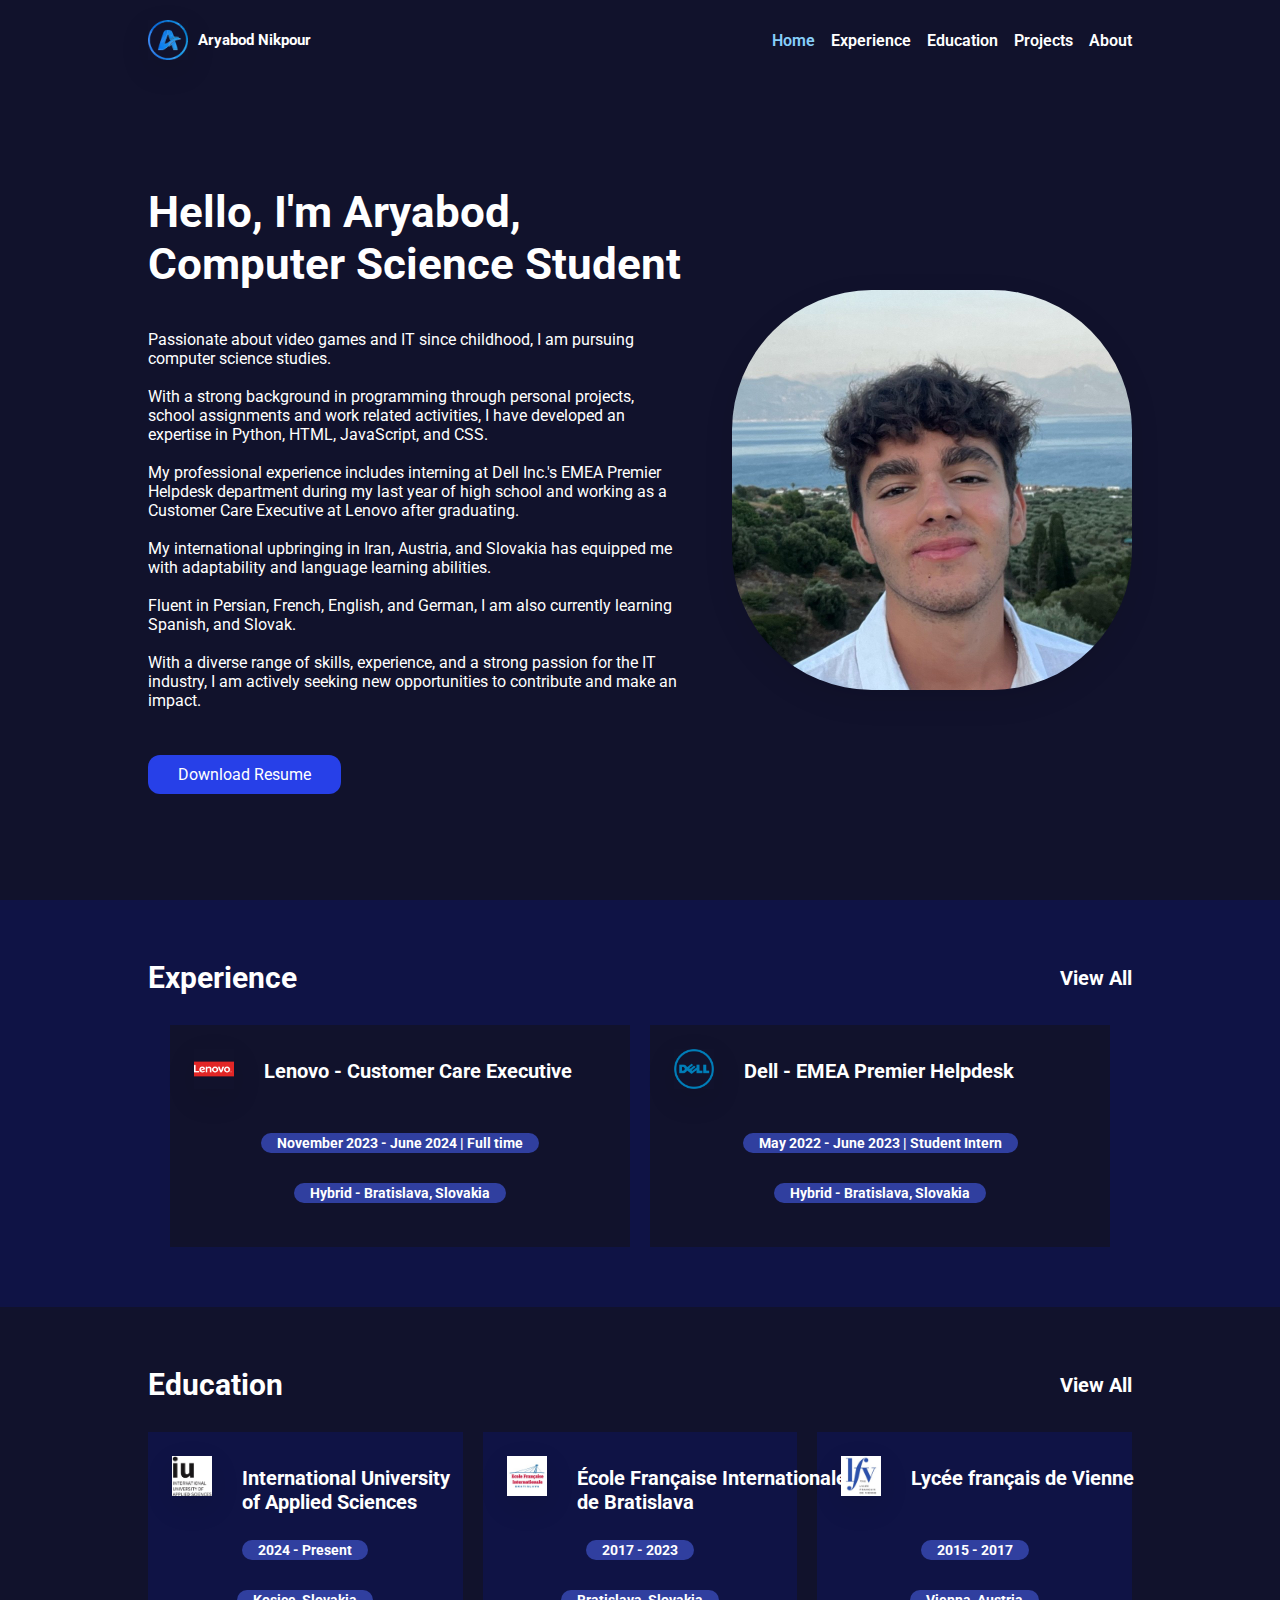
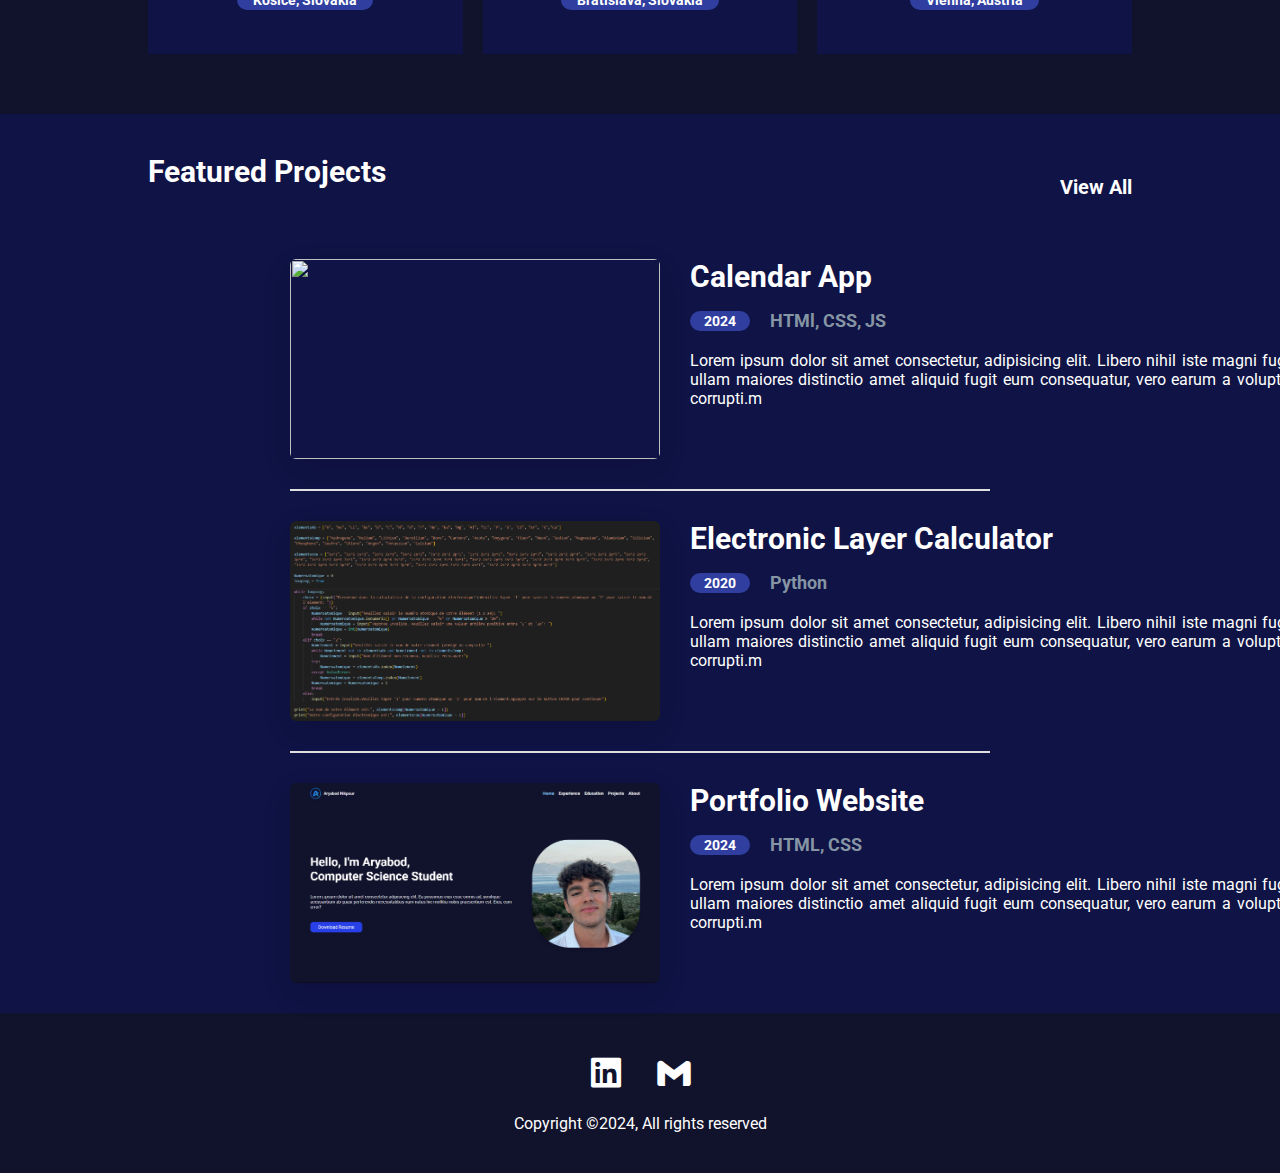
==== index.html @ b066828d "Add files via upload" ====
<!DOCTYPE html>
<html lang="en">
<head>
    <meta charset="UTF-8">
    <meta name="viewport" content="width=device-width, initial-scale=1.0">  
    <link rel="preconnect" href="https://fonts.googleapis.com">
    <link rel="preconnect" href="https://fonts.gstatic.com" crossorigin>
    <link href="https://fonts.googleapis.com/css2?family=Roboto:ital,wght@0,100;0,300;0,400;0,500;0,700;0,900;1,100;1,300;1,400;1,500;1,700;1,900&display=swap" rel="stylesheet">
    <link rel="stylesheet" href="style.css">
    <link href='https://unpkg.com/boxicons@2.1.4/css/boxicons.min.css' rel='stylesheet'>
    <title> Aryabod Nikpour Portfolio </title>
    
</head>
<body>

    <nav>

        <div class="logo">
            <img src="assets/logo.png" alt="Aryabod Nikpour Logo Photo">
            <a href="#">Aryabod Nikpour</a>
        </div>
        <div class="nav-links">
            <a class="selected" href="index.html">Home</a>
            <a href="experience.html">Experience</a>
            <a href="education.html">Education</a>
            <a href="projects.html">Projects</a>
            <a href="about.html">About</a>
        </div>
    </nav>

    <div class="main"> 
        <div class="info">
        <h1> Hello, I'm Aryabod, <br> Computer Science Student</h1>
        <p>Passionate about video games and IT since childhood, I am pursuing computer science studies. <br> <br>

            With a strong background in programming through personal projects, school assignments and work related activities, I have developed an expertise in Python, HTML, JavaScript, and CSS. <br> <br>
            
            My professional experience includes interning at Dell Inc.'s EMEA Premier Helpdesk department during my last year of high school and working as a Customer Care Executive at Lenovo after graduating. <br> <br>
            
            My international upbringing in Iran, Austria, and Slovakia has equipped me with adaptability and language learning abilities. <br> <br>
            
            Fluent in Persian, French, English, and German, I am also currently learning Spanish, and Slovak. <br> <br>
            
            With a diverse range of skills, experience, and a strong passion for the IT industry, I am actively seeking new opportunities to contribute and make an impact.</p>
        <a href="assets/Resume.pdf" download="Resume.pdf">
            <button>Download Resume</button>
        </a>
       </div>
       <img src="assets/Profile.jpg" alt="Aryabod Nikpour Photo">
    </div>

    <div class="Work">
        <div class="header">
            <div class="h4">Experience</div>
            <a href="experience.html">View All</a>
        </div>
        <div class="exp">
            <div class="exp-item">
                <img src="assets/Lenovo_Logo.png" alt=""> 
                <h3>Lenovo - Customer Care Executive</h3>
                <div class="exp-info">                    
                    <div class="year-badge">November 2023 - June 2024 | Full time</div> 
                    <div class="location-badge">Hybrid - Bratislava, Slovakia</div>
                </div>
            </div>
            <div class="exp-item">
                <img src="assets/Dell_Logo.png" alt=""> 
                <h3>Dell - EMEA Premier Helpdesk</h3>
                <div class="exp-info">                                       
                    <div class="year-badge">May 2022 - June 2023 | Student Intern</div> 
                    <div class="location-badge">Hybrid - Bratislava, Slovakia</div>
                </div>
            </div>
        </div>
    </div>

    <div class="Education">
        <div class="header">
            <div class="h4">Education</div>
            <a href="education.html">View All</a>
        </div>
        <div class="edu">
            <div class="edu-item">
                <img src="assets/IU.jpg" alt=""> 
                <h3>International University <br> of Applied Sciences</h3>
                <div class="edu-info">                    
                    <div class="year-badge"> 2024 - Present </div> 
                    <div class="location-badge">Kosice, Slovakia</div>
                </div>
            </div>
            <div class="edu-item">
                <img src="assets/efib.jpg" alt=""> 
                <h3>École Française Internationale <br> de Bratislava</h3>
                <div class="edu-info">                                       
                    <div class="year-badge">2017 - 2023</div> 
                    <div class="location-badge">Bratislava, Slovakia</div>
                </div>
            </div>
            <div class="edu-item">
                <img src="assets/LFV.jpg" alt=""> 
                <h3>Lycée français de Vienne</h3>
                <div class="edu-info">                                       
                    <div class="year-badge">2015 - 2017 </div> 
                    <div class="location-badge">Vienna, Austria</div>
                </div>
            </div>            
        </div>
    </div>


    <div class="seperator">
        <h4>Featured Projects</h4>
        <a href="projects.html">View All</a>
    </div>

    <div class="featured">
        <div class="item">
            <img src="assets/" alt="">
            <div class="details">
                <h3> Calendar App </h3>
                <div class="item-info">
                   <div class="year-badge">2024</div> 
                   <h4> HTMl, CSS, JS </h4>
                </div>
                <p>Lorem ipsum dolor sit amet consectetur, adipisicing elit. Libero nihil iste magni fuga eligendi velit ullam maiores distinctio amet aliquid fugit eum consequatur, vero earum a voluptatum! Ea, modi corrupti.m</p>
            </div>
        </div>
        <div class="item">
            <img src="assets/couchelec.png" alt="">
            <div class="details">
                <h3> Electronic Layer Calculator </h3>
                <div class="item-info">
                   <div class="year-badge">2020</div> 
                   <h4> Python </h4>
                </div>
                <p>Lorem ipsum dolor sit amet consectetur, adipisicing elit. Libero nihil iste magni fuga eligendi velit ullam maiores distinctio amet aliquid fugit eum consequatur, vero earum a voluptatum! Ea, modi corrupti.m</p>
            </div>
        </div>
        <div class="item">
            <img src="assets/portfolio.png" alt="">
            <div class="details">
                <h3> Portfolio Website </h3>
                <div class="item-info">
                   <div class="year-badge">2024</div> 
                   <h4> HTML, CSS </h4>
                </div>
                <p>Lorem ipsum dolor sit amet consectetur, adipisicing elit. Libero nihil iste magni fuga eligendi velit ullam maiores distinctio amet aliquid fugit eum consequatur, vero earum a voluptatum! Ea, modi corrupti.m</p>
            </div>
        </div>
    </div>

    <footer>
        <div class="socials"> 
            <a href="https://www.linkedin.com/in/aryabod-nikpour-192391188/" target="_blank" rel="noopener noreferrer">
                <i class='bx bxl-linkedin-square'></i>
            </a>

            <a href="mailto:aryabod1383@gmail.com" target="_blank" rel="noopener noreferrer">
                <i class="bx bxl-gmail"></i>
            </a>
        </div>
        <p> Copyright ©2024, All rights reserved</p>
    </footer>

</body>

</html>
---- style.css ----
.roboto-thin {
    font-family: "Roboto", sans-serif;
    font-weight: 100;
    font-style: normal;
  }
  
  .roboto-light {
    font-family: "Roboto", sans-serif;
    font-weight: 300;
    font-style: normal;
  }
  
  .roboto-regular {
    font-family: "Roboto", sans-serif;
    font-weight: 400;
    font-style: normal;
  }
  
  .roboto-medium {
    font-family: "Roboto", sans-serif;
    font-weight: 500;
    font-style: normal;
  }
  
  .roboto-bold {
    font-family: "Roboto", sans-serif;
    font-weight: 700;
    font-style: normal;
  }
  
  .roboto-black {
    font-family: "Roboto", sans-serif;
    font-weight: 900;
    font-style: normal;
  }
  
  .roboto-thin-italic {
    font-family: "Roboto", sans-serif;
    font-weight: 100;
    font-style: italic;
  }
  
  .roboto-light-italic {
    font-family: "Roboto", sans-serif;
    font-weight: 300;
    font-style: italic;
  }
  
  .roboto-regular-italic {
    font-family: "Roboto", sans-serif;
    font-weight: 400;
    font-style: italic;
  }
  
  .roboto-medium-italic {
    font-family: "Roboto", sans-serif;
    font-weight: 500;
    font-style: italic;
  }
  
  .roboto-bold-italic {
    font-family: "Roboto", sans-serif;
    font-weight: 700;
    font-style: italic;
  }
  
  .roboto-black-italic {
    font-family: "Roboto", sans-serif;
    font-weight: 900;
    font-style: italic;
}

*{
  margin: 0;
  padding: 0;
  box-sizing: border-box;
  font-family: 'Roboto', sans-serif;
}

a{
    text-decoration: none;  
    color: white;
}

img{
    object-fit: cover;
    object-position: top;
    box-shadow: 0 10px 30px rgba(0,0,0,0.1);
}

nav{
    padding: 20px 148px;
    background-color: #11122c;    
    display: flex;
    align-items: center;
    justify-content: space-between;
    font-weight: 600;
}

nav .logo{
    display: flex;
    align-items: center;
    gap: 10px;
}


nav .logo img{
    width: 40px;
    height: 40px; 
}

nav .logo a{
    font-size: 15px;
    color: white; 
    font-weight: bold;
}

nav .nav-links{
    display: flex;
    gap: 16px;
}

nav .nav-links a{  

    transition: color 0.3s ease;    
}

nav .nav-links a:hover,
nav .nav-links a.selected{
    color: lightskyblue;
}





.main{
  padding: 0 148px;
  display: flex;
  align-items: center;
  justify-content: space-between;
  gap: 50px;
  height: calc(100vh - 80px);
  background-color: #11122c;
}

.main .info h1{
  font-size: 44px;
  margin-bottom: 40px;
  color: #fff;
}

.main .info p{
  font-size: 16px;
  margin-bottom: 45px;
  width: 100%;
  color: #fff;
}

.main .info button{
  padding: 10px 30px;
  background: #2740e8;
  border: none;
  color: white;
  font-size: 16px;
  border-radius: 12px;
  cursor: pointer;
  transition: background 0.3s ease;
}

.main .info button:hover{
  background: #1a237e
}

.main img{
  width: 400px;
  height: 400px;
  border-radius: 140px;

}





.Work{
  padding: 60px 148px;
  background-color: #0f1345;
}

.Work .header{
  display: flex;
  align-items: center;
  justify-content: space-between;
  margin-bottom: 30px;
}

.Work .header .h4{
  font-size: 30px;
  font-weight: bold;
  color: #fff;
}

.seperator h4{
  font-size: 20px;
  font-weight: 400;
}

.Work .header a{
  color: #fff;
  font-size: 20px;
  font-weight: bold;
}


.Work .exp{
  display: flex;
  justify-content: center;
  gap: 20px;
}

.Work .exp .exp-item{
  background-color: #11122c;
  padding: 24px;
  width: 460px;
}

.Work .exp .exp-item img{
  height: 40px;
  width: 40px;
  align-items: center;  
}

.Work .exp .exp-item h3{
  font-size: 20px;
  margin-bottom: 18px;
  align-items: center; 
  display: inline-block;
  margin-left: 30px;
  position: absolute;
  margin-top: 10px;
  color:#fff;
}


.Work .exp .exp-item .exp-info{
  display: flex;
  align-items: center;
  flex-direction: column;
  gap: 20px;
  margin-bottom: 20px;
}

.Work .exp .exp-item .year-badge{
  margin-top: 40px;
  background-color: #303f9f;
  padding: 2px 16px;
  color: #fff;
  border-radius: 16px;
  font-size: 14px;
  font-weight: bold;
}

.Work .exp .exp-item .location-badge{
  margin-top: 10px;
  background-color: #303f9f;
  padding: 2px 16px;
  color: #fff;
  border-radius: 16px;
  font-size: 14px;
  font-weight: bold;
}


.Education{
  padding: 60px 148px;
  background-color: #11122c;
}

.Education .header{
  display: flex;
  align-items: center;
  justify-content: space-between;
  margin-bottom: 30px;
}

.Education .header .h4{
  font-size: 30px;
  font-weight: bold;
  color: #fff;
}

.seperator h4{
  font-size: 20px;
  font-weight: 400;
}

.Education .header a{
  color: #fff;
  font-size: 20px;
  font-weight: bold;
}


.Education .edu{
  display: flex;
  justify-content: center;
  gap: 20px;
}

.Education .edu .edu-item{
  background-color: #0f1345;
  padding: 24px;
  width: 460px;
}

.Education .edu .edu-item img{
  height: 40px;
  width: 40px;
  align-items: center;  
}

.Education .edu .edu-item h3{
  font-size: 20px;
  margin-bottom: 18px;
  align-items: center; 
  display: inline-block;
  margin-left: 30px;
  position: absolute;
  margin-top: 10px;
  color:#fff;
  
}

.Education .edu .edu-item .edu-info{
  display: flex;
  align-items: center;
  flex-direction: column;
  gap: 20px;
  margin-bottom: 20px;
}

.Education .edu .edu-item .year-badge{
  margin-top: 40px;
  background-color: #303f9f;
  padding: 2px 16px;
  color: #fff;
  border-radius: 16px;
  font-size: 14px;
  font-weight: bold;
}

.Education .edu .edu-item .location-badge{
  margin-top: 10px;
  background-color: #303f9f;
  padding: 2px 16px;
  color: #fff;
  border-radius: 16px;
  font-size: 14px;
  font-weight: bold;
}




.seperator{
  padding: 40px 148px 0;
  display: flex;
  align-items: center;
  justify-content: space-between;
  background-color: #0f1345;
}

.seperator h4{
  margin-bottom: 30px;
  font-size: 30px;
  font-weight: bold;
  color: #fff;
}

.seperator a{
  color: #fff;
  font-size: 20px;
  font-weight: bold;
}

.featured{
  padding: 40px 290px 0;
  background-color: #0f1345;
}

.featured .item{
  display: flex;
  gap: 30px;
  margin-bottom: 30px;
  padding-bottom: 30px;
  border-bottom: 2px solid #e0e0e0;
}

.featured .item:last-child {
  margin-bottom: 0; 
  border-bottom: 0px
}

.seperator:last-child {
  margin-bottom: 0; 
}

.featured .item img{
  width: 370px;
  height: 200px;
  border-radius: 6px;
}

.featured .item .details h3{
  font-size: 30px;
  margin-bottom: 16px;
  color:#fff;
}

.featured .item .details .item-info{
  display: flex;
  align-items: center;
  gap: 20px;
  margin-bottom: 20px;
}

.featured .item .details .item-info .year-badge{
  background-color: #303f9f;
  padding: 2px 14px;
  color: #fff;
  border-radius: 16px;
  font-size: 14px;
  font-weight: bold;
}

.featured .item .details .item-info h4{
  color: #8695a4;
  font-size: 18px;
}

.featured .item .details p{
  width: 700px;
  text-align: justify;
  color:#fff
}



footer {
  padding: 40px 0;
  display: flex;
  flex-direction: column;
  align-items: center;
  background-color: #11122c;
}

footer .socials{
  display:flex;
  align-items: center;
  gap: 28px;
  margin-bottom: 20px;
}

footer .socials i{
  font-size:40px;
  cursor: pointer;
  transition: color 0.3s ease;
  color: #fff;
}

footer .socials i:hover{
  color:#303f9f;
}

footer p{
  color:#fff
}
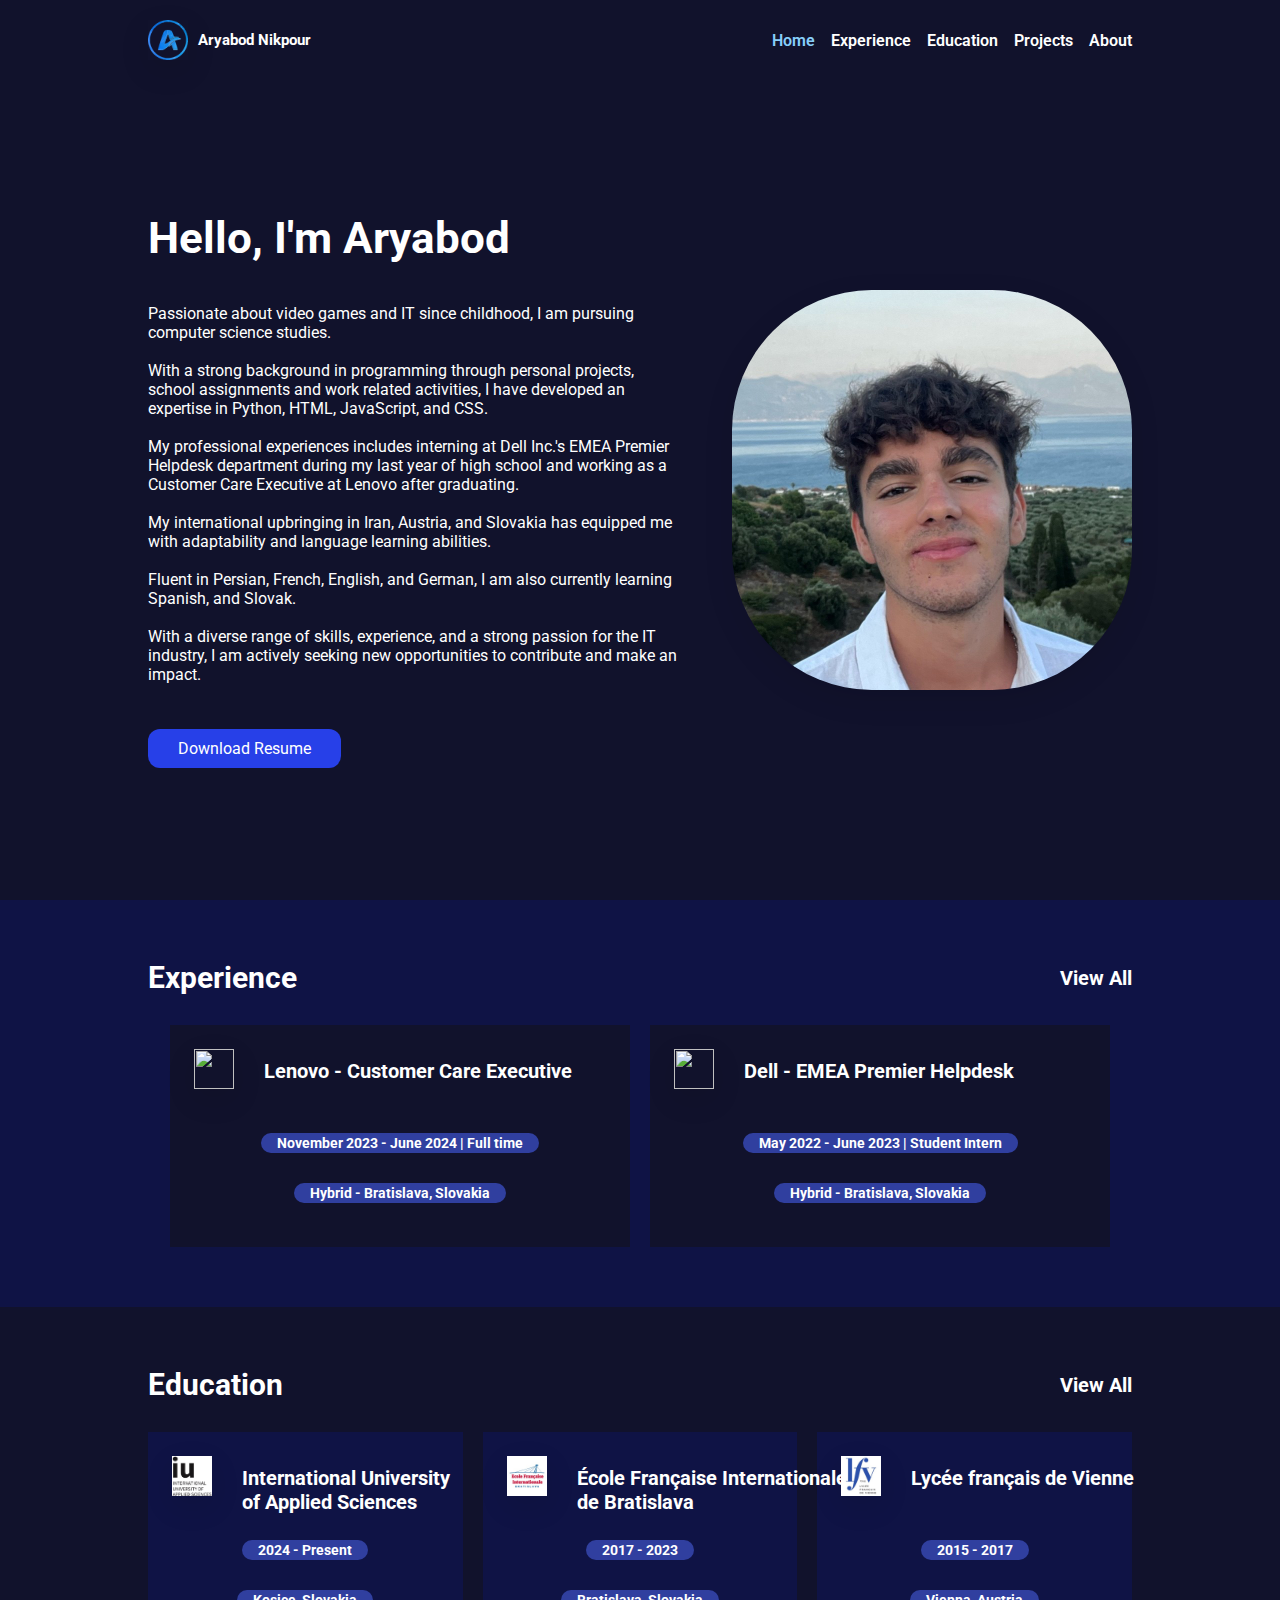
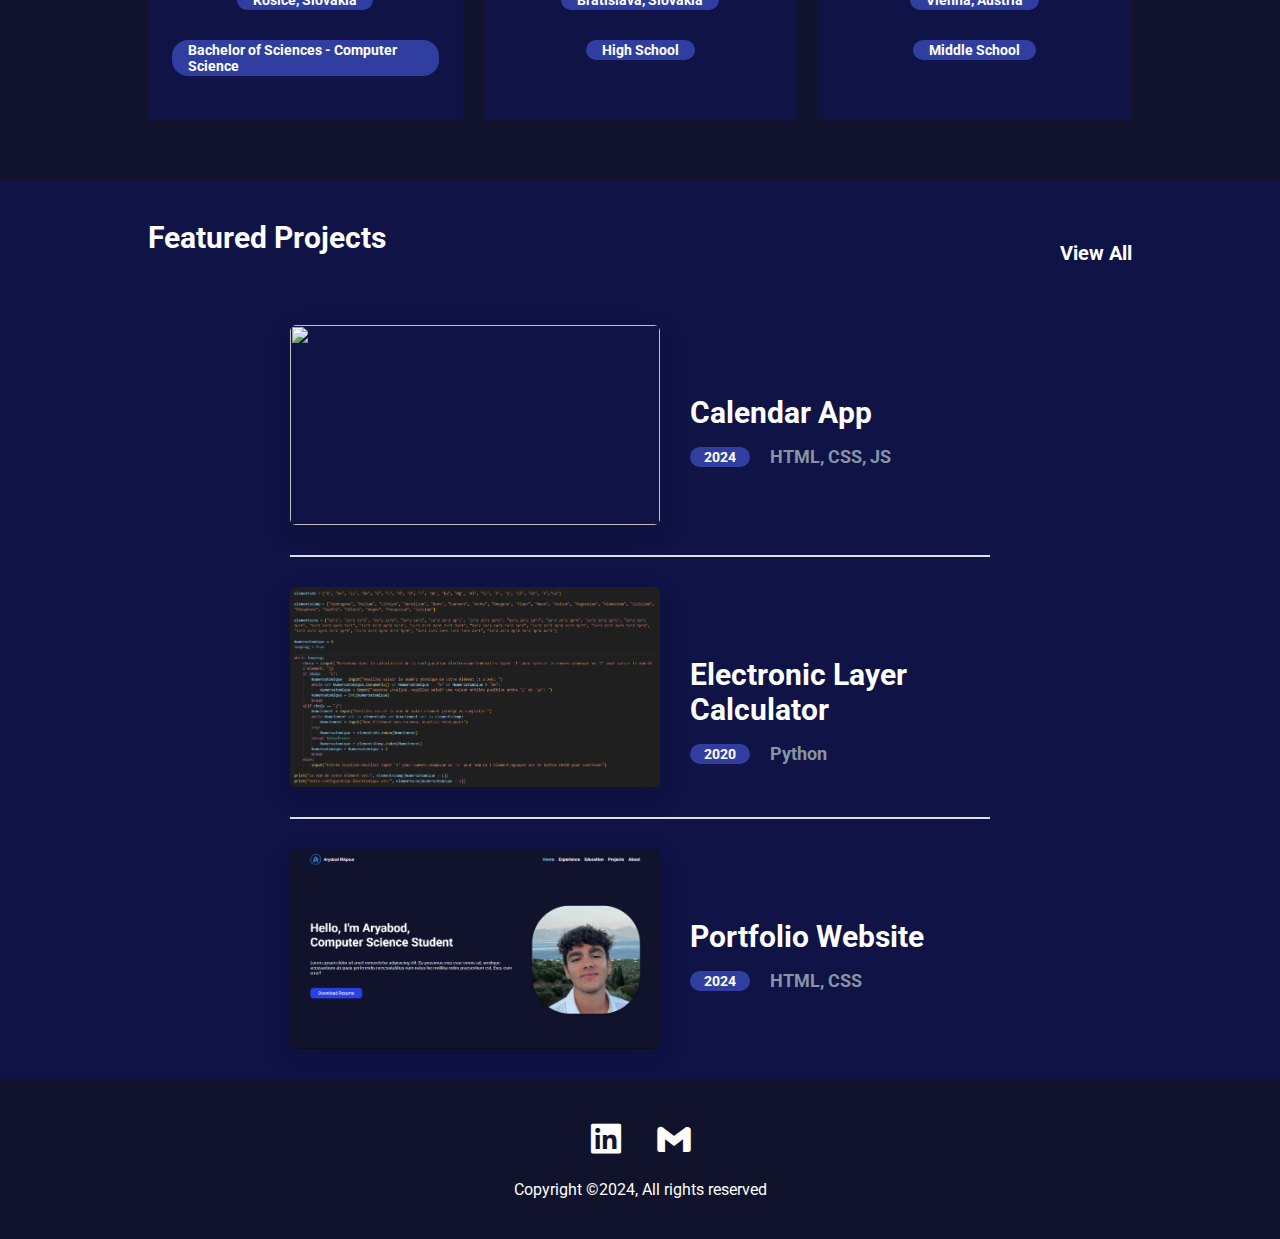
==== commit 5253f9a3: "Add files via upload" ====
--- a/index.html
+++ b/index.html
@@ -8,6 +8,7 @@
     <link href="https://fonts.googleapis.com/css2?family=Roboto:ital,wght@0,100;0,300;0,400;0,500;0,700;0,900;1,100;1,300;1,400;1,500;1,700;1,900&display=swap" rel="stylesheet">
     <link rel="stylesheet" href="style.css">
     <link href='https://unpkg.com/boxicons@2.1.4/css/boxicons.min.css' rel='stylesheet'>
+    <link rel="icon" href="assets/logo.png" type="image/png">
     <title> Aryabod Nikpour Portfolio </title>
     
 </head>
@@ -30,12 +31,12 @@
 
     <div class="main"> 
         <div class="info">
-        <h1> Hello, I'm Aryabod, <br> Computer Science Student</h1>
+        <h1> Hello, I'm Aryabod</h1>
         <p>Passionate about video games and IT since childhood, I am pursuing computer science studies. <br> <br>
 
             With a strong background in programming through personal projects, school assignments and work related activities, I have developed an expertise in Python, HTML, JavaScript, and CSS. <br> <br>
             
-            My professional experience includes interning at Dell Inc.'s EMEA Premier Helpdesk department during my last year of high school and working as a Customer Care Executive at Lenovo after graduating. <br> <br>
+            My professional experiences includes interning at Dell Inc.'s EMEA Premier Helpdesk department during my last year of high school and working as a Customer Care Executive at Lenovo after graduating. <br> <br>
             
             My international upbringing in Iran, Austria, and Slovakia has equipped me with adaptability and language learning abilities. <br> <br>
             
@@ -56,7 +57,7 @@
         </div>
         <div class="exp">
             <div class="exp-item">
-                <img src="assets/Lenovo_Logo.png" alt=""> 
+                <img src="assets/lenovo_logo.jpg" alt=""> 
                 <h3>Lenovo - Customer Care Executive</h3>
                 <div class="exp-info">                    
                     <div class="year-badge">November 2023 - June 2024 | Full time</div> 
@@ -64,7 +65,7 @@
                 </div>
             </div>
             <div class="exp-item">
-                <img src="assets/Dell_Logo.png" alt=""> 
+                <img src="assets/delltechnologies_logo.jpg" alt=""> 
                 <h3>Dell - EMEA Premier Helpdesk</h3>
                 <div class="exp-info">                                       
                     <div class="year-badge">May 2022 - June 2023 | Student Intern</div> 
@@ -86,6 +87,7 @@
                 <div class="edu-info">                    
                     <div class="year-badge"> 2024 - Present </div> 
                     <div class="location-badge">Kosice, Slovakia</div>
+                    <div class="edu-badge">Bachelor of Sciences - Computer Science</div>
                 </div>
             </div>
             <div class="edu-item">
@@ -94,6 +96,7 @@
                 <div class="edu-info">                                       
                     <div class="year-badge">2017 - 2023</div> 
                     <div class="location-badge">Bratislava, Slovakia</div>
+                    <div class="edu-badge">High School</div>
                 </div>
             </div>
             <div class="edu-item">
@@ -102,6 +105,7 @@
                 <div class="edu-info">                                       
                     <div class="year-badge">2015 - 2017 </div> 
                     <div class="location-badge">Vienna, Austria</div>
+                    <div class="edu-badge">Middle School</div>
                 </div>
             </div>            
         </div>
@@ -120,31 +124,28 @@
                 <h3> Calendar App </h3>
                 <div class="item-info">
                    <div class="year-badge">2024</div> 
-                   <h4> HTMl, CSS, JS </h4>
+                   <h4> HTML, CSS, JS </h4>
                 </div>
-                <p>Lorem ipsum dolor sit amet consectetur, adipisicing elit. Libero nihil iste magni fuga eligendi velit ullam maiores distinctio amet aliquid fugit eum consequatur, vero earum a voluptatum! Ea, modi corrupti.m</p>
             </div>
         </div>
         <div class="item">
             <img src="assets/couchelec.png" alt="">
             <div class="details">
-                <h3> Electronic Layer Calculator </h3>
+                <h3> Electronic Layer Calculator </h3> 
                 <div class="item-info">
                    <div class="year-badge">2020</div> 
                    <h4> Python </h4>
                 </div>
-                <p>Lorem ipsum dolor sit amet consectetur, adipisicing elit. Libero nihil iste magni fuga eligendi velit ullam maiores distinctio amet aliquid fugit eum consequatur, vero earum a voluptatum! Ea, modi corrupti.m</p>
             </div>
         </div>
         <div class="item">
             <img src="assets/portfolio.png" alt="">
             <div class="details">
-                <h3> Portfolio Website </h3>
+                 <h3> Portfolio Website </h3> 
                 <div class="item-info">
                    <div class="year-badge">2024</div> 
                    <h4> HTML, CSS </h4>
                 </div>
-                <p>Lorem ipsum dolor sit amet consectetur, adipisicing elit. Libero nihil iste magni fuga eligendi velit ullam maiores distinctio amet aliquid fugit eum consequatur, vero earum a voluptatum! Ea, modi corrupti.m</p>
             </div>
         </div>
     </div>
--- a/style.css
+++ b/style.css
@@ -210,10 +210,15 @@
   color: #fff;
   font-size: 20px;
   font-weight: bold;
-}
-
-
-.Work .exp{
+  transition: color 0.3s ease;
+}
+
+.Work a:hover{
+  color: #7791f8;
+}
+
+.Work .exp,
+.content .work-list{
   display: flex;
   justify-content: center;
   gap: 20px;
@@ -225,13 +230,15 @@
   width: 460px;
 }
 
-.Work .exp .exp-item img{
+.Work .exp .exp-item img,
+.content .work-list .work-item img{
   height: 40px;
   width: 40px;
   align-items: center;  
 }
 
-.Work .exp .exp-item h3{
+.Work .exp .exp-item h3,
+.content .work-list .work-item h3{
   font-size: 20px;
   margin-bottom: 18px;
   align-items: center; 
@@ -243,7 +250,8 @@
 }
 
 
-.Work .exp .exp-item .exp-info{
+.Work .exp .exp-item .exp-info,
+.content .work-list .work-item .exp-info{
   display: flex;
   align-items: center;
   flex-direction: column;
@@ -299,8 +307,12 @@
   color: #fff;
   font-size: 20px;
   font-weight: bold;
-}
-
+  transition: color 0.3s ease;
+}
+
+.Education a:hover{
+  color: #7791f8;
+}
 
 .Education .edu{
   display: flex;
@@ -329,10 +341,10 @@
   position: absolute;
   margin-top: 10px;
   color:#fff;
-  
-}
-
-.Education .edu .edu-item .edu-info{
+}
+
+.Education .edu .edu-item .edu-info,
+.content .edu-list .edu-item .edu-info{
   display: flex;
   align-items: center;
   flex-direction: column;
@@ -360,6 +372,15 @@
   font-weight: bold;
 }
 
+.Education .edu .edu-item .edu-badge{
+  margin-top: 10px;
+  background-color: #303f9f;
+  padding: 2px 16px;
+  color: #fff;
+  border-radius: 16px;
+  font-size: 14px;
+  font-weight: bold;
+}
 
 
 
@@ -382,14 +403,22 @@
   color: #fff;
   font-size: 20px;
   font-weight: bold;
-}
-
-.featured{
+  cursor: pointer;
+  transition: color 0.3s ease;
+}
+
+.seperator a:hover{
+  color: #7791f8;
+}
+
+.featured,
+.projects-list{
   padding: 40px 290px 0;
   background-color: #0f1345;
 }
 
-.featured .item{
+.featured .item,
+.projects-list .item{
   display: flex;
   gap: 30px;
   margin-bottom: 30px;
@@ -397,19 +426,26 @@
   border-bottom: 2px solid #e0e0e0;
 }
 
-.featured .item:last-child {
-  margin-bottom: 0; 
+.featured .item:last-child,
+.projects-list .item:last-child{
+  margin-bottom: 0px; 
   border-bottom: 0px
 }
 
 .seperator:last-child {
-  margin-bottom: 0; 
-}
-
-.featured .item img{
+  margin-bottom: 0px; 
+}
+
+.featured .item img,
+.projects-list .item img{
   width: 370px;
   height: 200px;
   border-radius: 6px;
+}
+
+
+.featured .item .details{
+  margin-top: 70px;
 }
 
 .featured .item .details h3{
@@ -418,14 +454,16 @@
   color:#fff;
 }
 
-.featured .item .details .item-info{
+.featured .item .details .item-info,
+.projects-list .item .details .item-info{
   display: flex;
   align-items: center;
   gap: 20px;
   margin-bottom: 20px;
 }
 
-.featured .item .details .item-info .year-badge{
+.featured .item .details .item-info .year-badge,
+.projects-list .item .details .item-info .year-badge{
   background-color: #303f9f;
   padding: 2px 14px;
   color: #fff;
@@ -434,20 +472,31 @@
   font-weight: bold;
 }
 
-.featured .item .details .item-info h4{
+.featured .item .details .item-info h4,
+.projects-list .item .details .item-info h4{
   color: #8695a4;
   font-size: 18px;
 }
 
-.featured .item .details p{
+.projects-list .item .details p{
   width: 700px;
   text-align: justify;
   color:#fff
 }
 
-
-
-footer {
+.projects-list .item .details h3{
+  font-size: 30px;
+  margin-bottom: 16px;
+  color:#fff;
+  transition: color 0.3s ease;
+}
+
+.projects-list .item .details h3:hover{
+  color: #7791f8;
+}
+
+
+footer{
   padding: 40px 0;
   display: flex;
   flex-direction: column;
@@ -476,3 +525,337 @@
 footer p{
   color:#fff
 }
+
+.page-title{
+  padding: 80px 234px 20px;
+  width: 100%;
+  background-color: #0f1345;
+  color: #fff;
+  text-align: center;
+}
+
+
+.content .work-list{
+  display: flex;
+  flex-direction: column;
+  gap: 20px;
+  background-color: #0f1345;
+  align-items: center;
+}
+
+.content .work-list .work-item{
+  background-color: #11122c;
+  padding: 24px;
+  width: 1000px;
+  height: 350px;
+  margin-bottom: 30px;
+  position: relative;
+}
+
+.content .work-list .work-item .year-badge{
+  position: absolute; 
+  margin-top: 80px;
+  background-color: #303f9f;
+  padding: 2px 16px;
+  color: #fff;
+  border-radius: 16px;
+  font-size: 14px;
+  font-weight: bold;
+  transform: translateY(-50%); 
+  left: 100px;
+  text-align: center;
+}
+
+.content .work-list .work-item .location-badge{
+  position: absolute; 
+  margin-top: 10px;
+  background-color: #303f9f;
+  padding: 2px 16px;
+  color: #fff;
+  border-radius: 16px;
+  font-size: 14px;
+  font-weight: bold;
+  top: 60%;
+  transform: translateY(-50%); 
+  left: 130px;
+  text-align: center;
+}
+
+
+.content .work-list .work-item p{
+  position:absolute;
+  width: 450px;
+  font-size: 16px;
+  color:#fff;
+  display: flex;
+  top: 50%;
+  transform: translateY(-50%);
+  right: 20px; 
+  text-align: left;
+}
+
+.content .edu-list{
+  display: flex;
+  flex-direction: column;
+  gap: 20px;
+  background-color: #0f1345;
+  align-items: center;
+}
+
+.content .edu-list .edu-item{
+  background-color: #11122c;
+  padding: 24px;
+  width: 460px;
+  height: 320px;
+  margin-bottom: 30px;
+}
+
+.content .edu-list .edu-item img{
+  height: 80px;
+  width: 80px;
+  align-items: center;  
+  display: block;
+  margin: 0 auto;
+}
+
+.content .edu-list .edu-item h3{
+  font-size: 20px;
+  margin-bottom: 18px; 
+  position: absolute;
+  margin-left: 10px;
+  margin-top: 20px;
+  color:#fff;
+  text-align: center;
+}
+
+.content .edu-list .edu-item .year-badge{
+  margin-top: 70px;
+  background-color: #303f9f;
+  padding: 2px 16px;
+  color: #fff;
+  border-radius: 16px;
+  font-size: 14px;
+  font-weight: bold;
+}
+
+.content .edu-list .edu-item .location-badge{
+  margin-top: 10px;
+  background-color: #303f9f;
+  padding: 2px 16px;
+  color: #fff;
+  border-radius: 16px;
+  font-size: 14px;
+  font-weight: bold;
+}
+
+.content .edu-list .edu-item .edu-badge{
+  margin-top: 10px;
+  background-color: #303f9f;
+  padding: 2px 16px;
+  color: #fff;
+  border-radius: 16px;
+  font-size: 14px;
+  font-weight: bold;
+}
+
+.content {
+  background-color: #0f1345;  
+  padding-bottom: 40px; 
+}
+
+.container{
+  display: flex;
+  flex-wrap: flex;
+  justify-content: space-between;
+
+}
+
+grid-container{
+  display: grid;
+  grid-template-columns: repeat(auto-fit, minmax(200px, 1fr));
+}
+
+.content .container {
+  background-color: #11122c;
+  padding: 30px;
+  display: flex;
+  align-items: center;
+  gap: 30px;
+  width: 970px;
+  border-radius: 20px;
+  margin: 0 auto; 
+}
+
+.content .container img {
+  width: 300px;
+  height: 300px;
+  border-radius: 20px;
+}
+
+.content .container h2{
+  margin-bottom: 20px;
+  font-size: 30px;
+  color: #fff;
+}
+
+.content .container .about>p{
+  text-align: justify;
+  color: #fff;
+}
+
+.content .container .about .email{
+  font-weight: bold;
+  margin-top: 30px;
+  font-size: 20px;
+  color: #fff;
+}
+
+
+@media screen and (max-width: 480px) {
+  nav {
+    padding: 10px;
+    flex-direction: column;
+    align-items: flex-start;
+  }
+
+  .nav-links {
+    flex-direction: column;
+    gap: 10px;
+  }
+
+  .main {
+    flex-direction: column;
+    padding: 10px;
+    text-align: center;
+  }
+
+  .main img {
+    width: 100%;
+    height: auto;
+  }
+
+  .Work, .Education, .seperator, .projects-list {
+    padding: 20px;
+  }
+
+  .featured .item, .projects-list .item {
+    flex-direction: column;
+    align-items: center;
+  }
+
+  .featured .item img, .projects-list .item img {
+    width: 100%;
+    height: auto;
+  }
+
+  .featured .item .details, .projects-list .item .details {
+    text-align: center;
+  }
+
+  .content .container {
+    flex-direction: column;
+    width: 100%;
+    padding: 10px;
+  }
+
+  .content .container img {
+    width: 100%;
+    height: auto;
+  }
+}
+
+@media screen and (min-width: 481px) and (max-width: 768px) {
+  nav {
+    padding: 15px 30px;
+    flex-direction: column;
+    align-items: center;
+  }
+
+  .nav-links {
+    flex-direction: row;
+    gap: 15px;
+  }
+
+  .main {
+    flex-direction: column;
+    padding: 20px 30px;
+    text-align: center;
+  }
+
+  .main img {
+    width: 80%;
+    height: auto;
+  }
+
+  .Work, .Education, .seperator, .projects-list {
+    padding: 40px 30px;
+  }
+
+  .featured .item, .projects-list .item {
+    flex-direction: column;
+    align-items: center;
+  }
+
+  .featured .item img, .projects-list .item img {
+    width: 100%;
+    height: auto;
+  }
+
+  .featured .item .details, .projects-list .item .details {
+    text-align: center;
+  }
+
+  .content .container {
+    flex-direction: column;
+    width: 100%;
+    padding: 20px;
+  }
+
+  .content .container img {
+    width: 100%;
+    height: auto;
+  }
+}
+
+@media screen and (min-width: 769px) and (max-width: 1024px) {
+  nav {
+    padding: 15px 50px;
+  }
+
+  .main {
+    flex-direction: column;
+    padding: 20px 50px;
+  }
+
+  .main img {
+    width: 60%;
+    height: auto;
+  }
+
+  .Work, .Education, .seperator, .projects-list {
+    padding: 40px 50px;
+  }
+
+  .featured .item, .projects-list .item {
+    flex-direction: row;
+  }
+
+  .featured .item img, .projects-list .item img {
+    width: 50%;
+  }
+
+  .featured .item .details, .projects-list .item .details {
+    text-align: left;
+  }
+
+  .content .container {
+    flex-direction: row;
+    width: 100%;
+    padding: 30px;
+  }
+
+  .content .container img {
+    width: 50%;
+    height: auto;
+  }
+}
